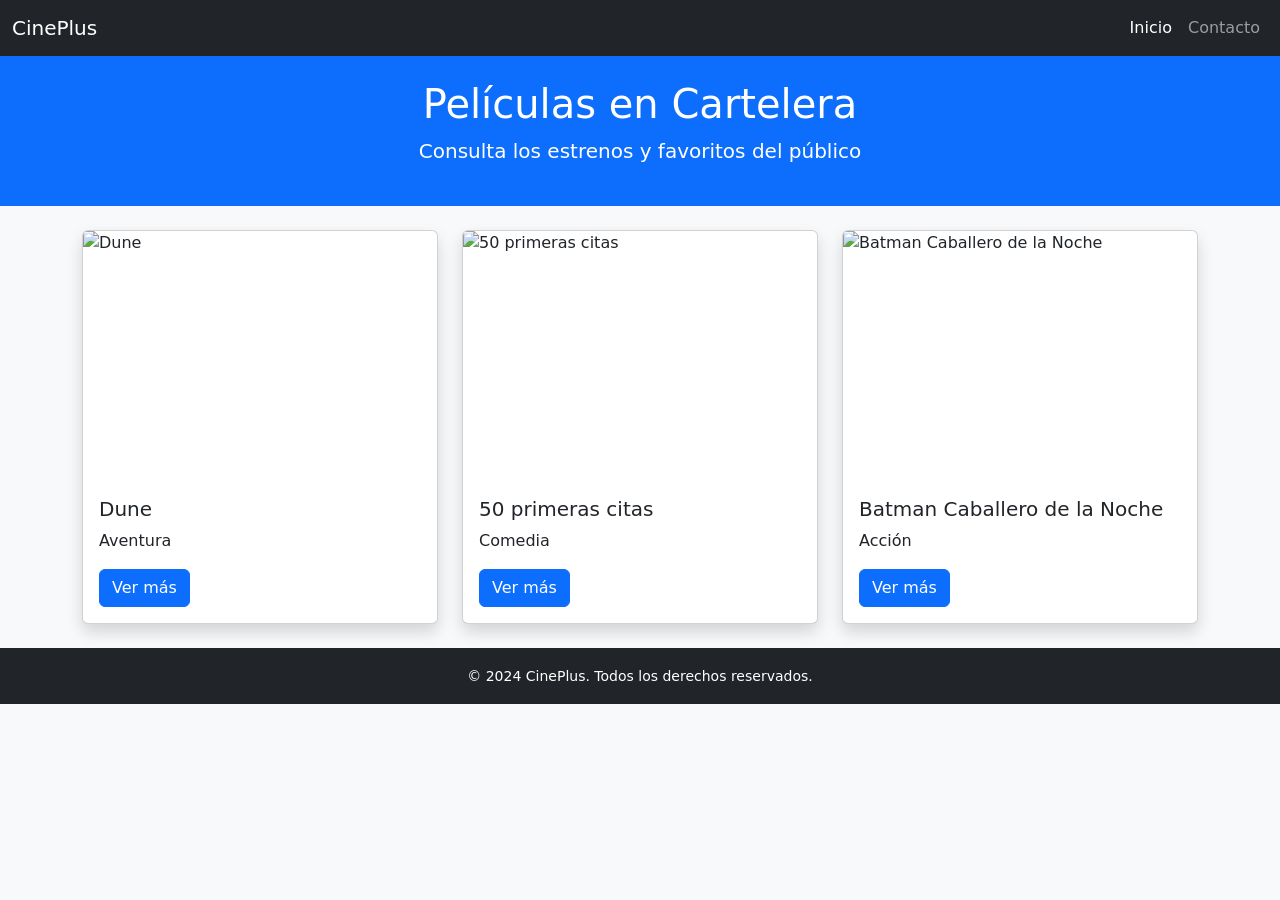
==== codigo-1_44/index.html @ 446b1980 "Proyecto base de películas" ====
<!DOCTYPE html>
<html lang="es">
<head>
  <meta charset="UTF-8">
  <title>Películas en Cartelera</title>
  <meta name="viewport" content="width=device-width, initial-scale=1">
  <link href="https://cdn.jsdelivr.net/npm/bootstrap@5.3.2/dist/css/bootstrap.min.css" rel="stylesheet">
  <link rel="stylesheet" href="css/style.css">
</head>
<body>
  <nav class="navbar navbar-expand-lg navbar-dark bg-dark">
    <div class="container-fluid">
      <a class="navbar-brand" href="#">CinePlus</a>
      <div class="collapse navbar-collapse">
        <ul class="navbar-nav ms-auto">
          <li class="nav-item"><a class="nav-link active" href="index.html">Inicio</a></li>
          <li class="nav-item"><a class="nav-link" href="pages/contacto.html">Contacto</a></li>
        </ul>
      </div>
    </div>
  </nav>

  <header class="bg-primary text-white text-center p-4">
    <h1>Películas en Cartelera</h1>
    <p class="lead">Consulta los estrenos y favoritos del público</p>
  </header>

  <main class="container py-4">
    <div class="row" id="lista-peliculas">
      <!-- Películas cargadas dinámicamente -->
    </div>
  </main>

  <footer class="bg-dark text-center text-white py-3">
    <small>&copy; 2024 CinePlus. Todos los derechos reservados.</small>
  </footer>

  <script src="https://code.jquery.com/jquery-3.6.4.min.js"></script>
  <script src="js/app.js"></script>
</body>
</html>
---- codigo-1_44/css/style.css ----
body {
    background-color: #f8f9fa;
  }
  
  .card img {
    height: 250px;
    object-fit: cover;
  }
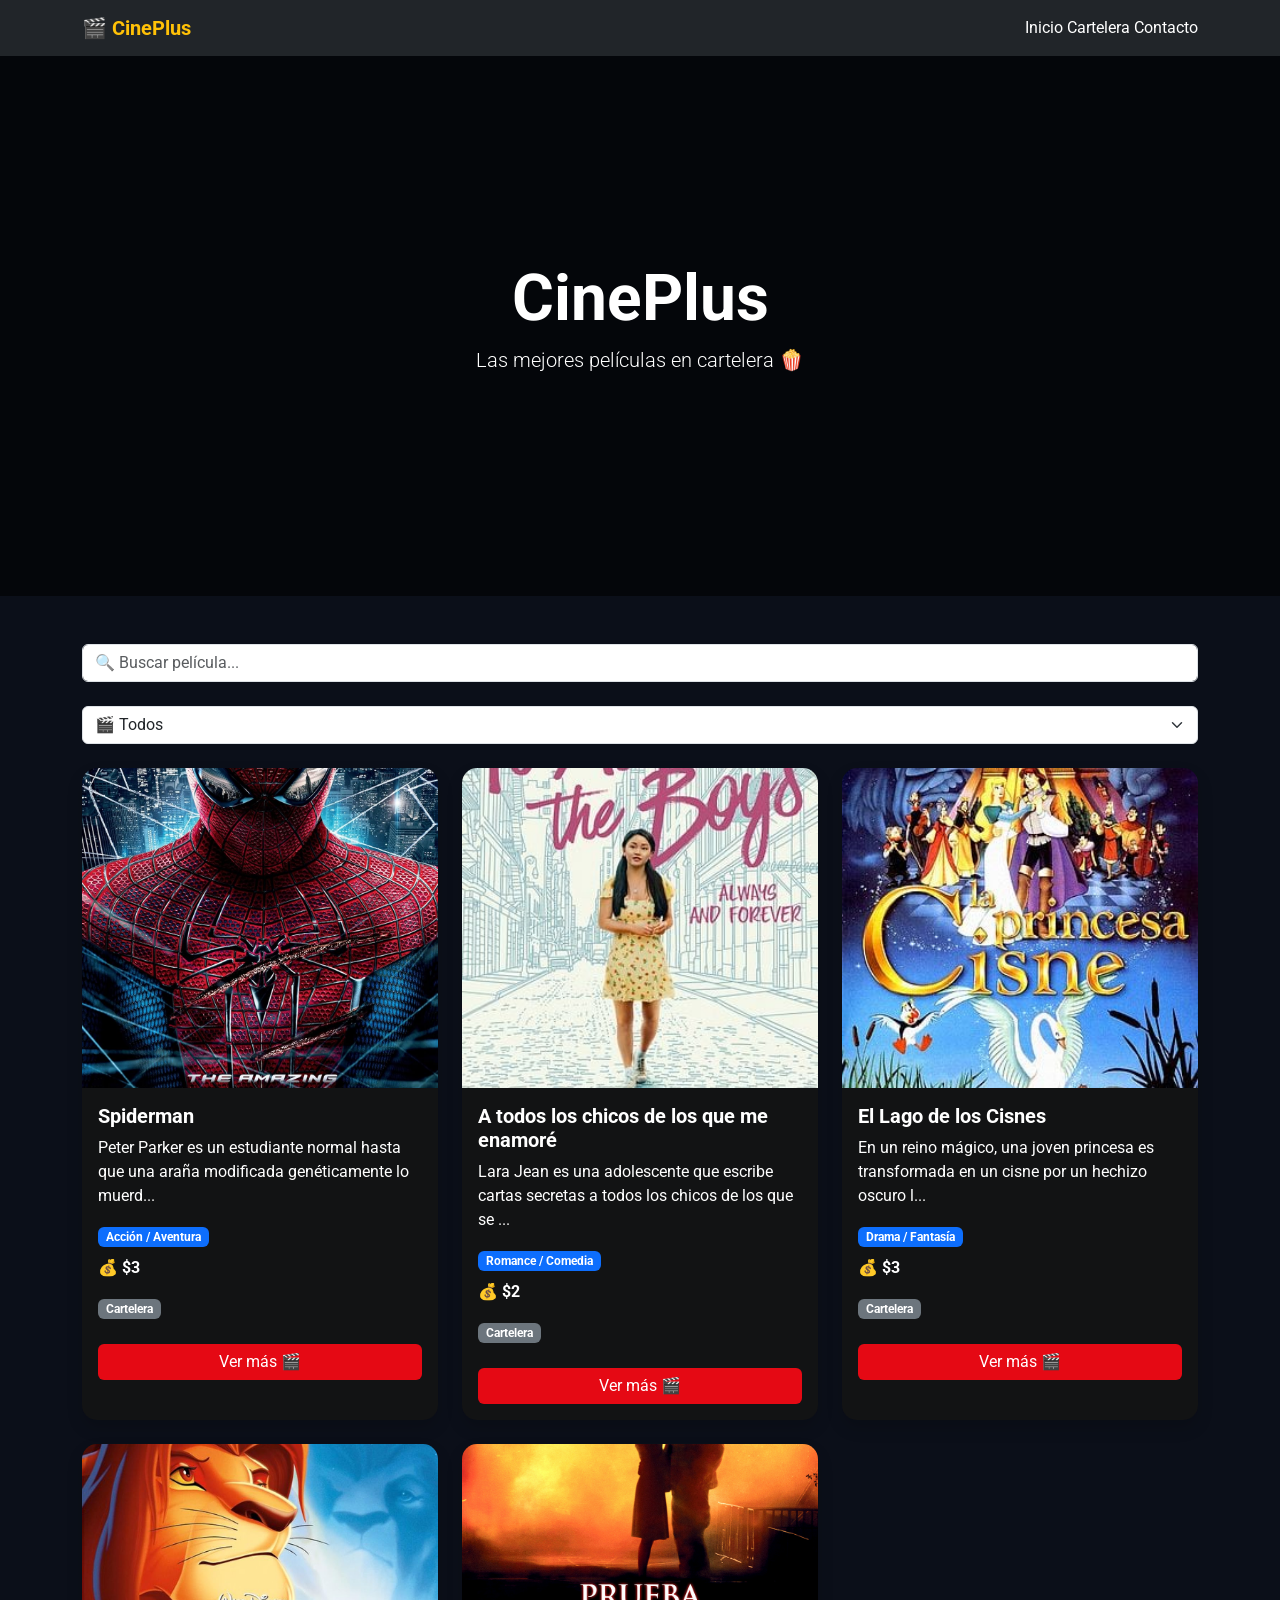
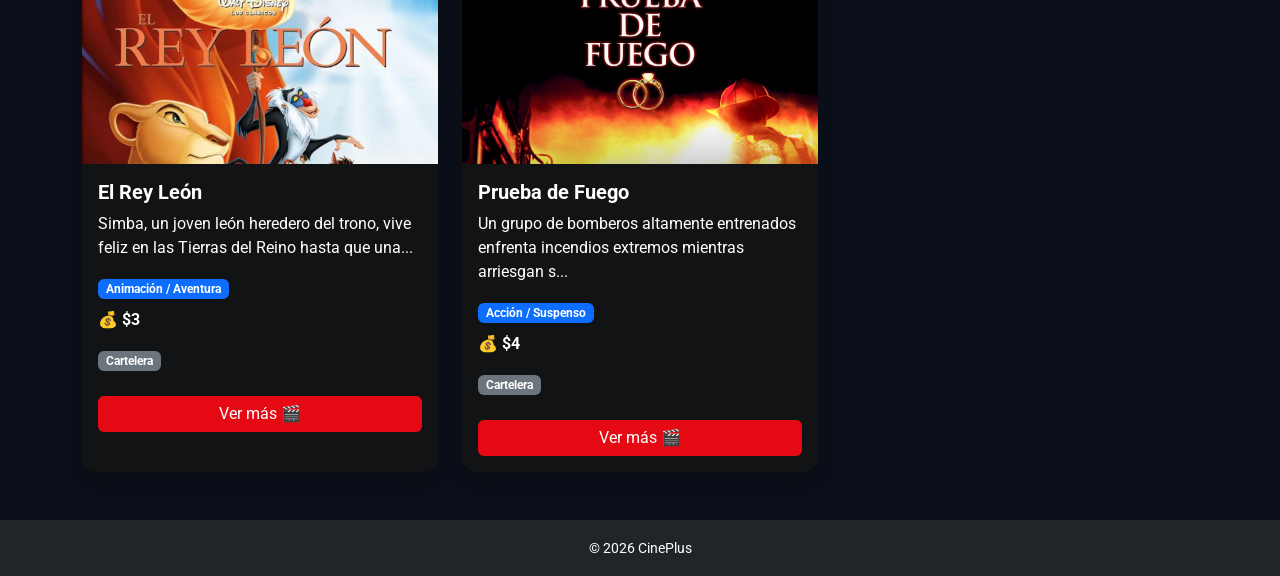
==== commit 9a76a911: "Proyecto base de películas" ====
--- a/codigo-1_44/index.html
+++ b/codigo-1_44/index.html
@@ -2,40 +2,74 @@
 <html lang="es">
 <head>
   <meta charset="UTF-8">
-  <title>Películas en Cartelera</title>
+  <title>CinePlus | Cartelera</title>
   <meta name="viewport" content="width=device-width, initial-scale=1">
+
+  <!-- Bootstrap -->
   <link href="https://cdn.jsdelivr.net/npm/bootstrap@5.3.2/dist/css/bootstrap.min.css" rel="stylesheet">
+
+  <!-- Google Font -->
+  <link href="https://fonts.googleapis.com/css2?family=Roboto:wght@300;400;700&display=swap" rel="stylesheet">
+
   <link rel="stylesheet" href="css/style.css">
+
 </head>
+
 <body>
-  <nav class="navbar navbar-expand-lg navbar-dark bg-dark">
-    <div class="container-fluid">
-      <a class="navbar-brand" href="#">CinePlus</a>
-      <div class="collapse navbar-collapse">
-        <ul class="navbar-nav ms-auto">
-          <li class="nav-item"><a class="nav-link active" href="index.html">Inicio</a></li>
-          <li class="nav-item"><a class="nav-link" href="pages/contacto.html">Contacto</a></li>
-        </ul>
-      </div>
+
+<!-- NAV -->
+<nav class="navbar navbar-dark bg-dark">
+  <div class="container">
+
+    <a class="navbar-brand fw-bold text-warning" href="index.html">
+      🎬 CinePlus
+    </a>
+
+    <div>
+      <a class="nav-link d-inline text-white" href="index.html">Inicio</a>
+      <a class="nav-link d-inline text-white" href="#lista-peliculas">Cartelera</a>
+      <a class="nav-link d-inline text-white" href="pages/contacto.html">Contacto</a>
     </div>
-  </nav>
 
-  <header class="bg-primary text-white text-center p-4">
-    <h1>Películas en Cartelera</h1>
-    <p class="lead">Consulta los estrenos y favoritos del público</p>
-  </header>
+  </div>
+</nav>
 
-  <main class="container py-4">
-    <div class="row" id="lista-peliculas">
-      <!-- Películas cargadas dinámicamente -->
-    </div>
-  </main>
+<!-- HERO CINE -->
+<header class="hero-cine text-white text-center d-flex align-items-center justify-content-center">
+  <div>
+    <h1 class="display-3 fw-bold">CinePlus</h1>
+    <p class="lead">Las mejores películas en cartelera 🍿</p>
+  </div>
+</header>
 
-  <footer class="bg-dark text-center text-white py-3">
-    <small>&copy; 2024 CinePlus. Todos los derechos reservados.</small>
-  </footer>
+<!-- CONTENIDO -->
+<main class="container py-5">
+<div id="spinner" class="text-center mb-3" style="display:none;">
+  <div class="spinner-border text-warning"></div>
+  <p class="mt-2 text-white">🎬 Cargando películas...</p>
+</div>
+  <div class="mb-4">
+  <input type="text" id="buscar" class="form-control"
+         placeholder="🔍 Buscar película...">
+</div>
+<select id="filtroGenero" class="form-select mb-4">
+  <option value="todos">🎬 Todos</option>
+  <option value="Acción">Acción</option>
+  <option value="Romance">Romance</option>
+  <option value="Drama">Drama</option>
+  <option value="Aventura">Aventura</option>
+</select>
+  <div class="row g-4" id="lista-peliculas"></div>
 
-  <script src="https://code.jquery.com/jquery-3.6.4.min.js"></script>
-  <script src="js/app.js"></script>
+</main>
+
+<!-- FOOTER -->
+<footer class="bg-dark text-white text-center py-3">
+  <small>© 2026 CinePlus</small>
+</footer>
+
+<script src="https://code.jquery.com/jquery-3.6.4.min.js"></script>
+<script src="js/app.js"></script>
+
 </body>
-</html>
+</html>
--- a/codigo-1_44/css/style.css
+++ b/codigo-1_44/css/style.css
@@ -1,9 +1,79 @@
 body {
-    background-color: #f8f9fa;
-  }
-  
-  .card img {
-    height: 250px;
-    object-fit: cover;
-  }
-  +  font-family: 'Roboto', sans-serif;
+  background-color: #0b0f19;
+  background-image: url("https://images.unsplash.com/photo-1489599849927-2ee91cede3ba?auto=format&fit=crop&w=1600&q=80");
+  background-size: cover;
+  background-position: center;
+  background-attachment: fixed;
+  color: white;
+}
+
+/* Oscurecer para que se lea mejor */
+.hero-cine {
+  height: 60vh;
+  background: rgba(0,0,0,0.6);
+}
+
+/* 🎥 TARJETAS */
+.card {
+  border: none;
+  border-radius: 15px;
+  overflow: hidden;
+  transition: 0.3s;
+}
+
+.card:hover {
+  transform: scale(1.05);
+}
+
+.card img {
+  height: 320px;
+  object-fit: cover;
+}
+
+/* 💰 PRECIO */
+.precio {
+  font-size: 18px;
+  font-weight: bold;
+  color: #facc15;
+}
+
+/* BADGE */
+.badge {
+  font-size: 12px;
+}
+
+.card {
+  background: rgba(20,20,20,0.88);
+  border: none;
+  color: white;
+  transition: all 0.3s ease;
+  border-radius: 15px;
+  overflow: hidden;
+}
+
+.card:hover {
+  transform: translateY(-8px) scale(1.03);
+  box-shadow: 0 10px 25px rgba(0,0,0,0.6);
+}
+
+.card-body {
+  color: white !important;
+}
+
+.card-title {
+  color: #ffd700; /* dorado tipo cine */
+}
+
+.card-text {
+  color: #ddd;
+}
+
+.btn-primary {
+  background: #e50914;
+  border: none;
+}
+
+.btn-primary:hover {
+  background: #ff1b2d;
+}
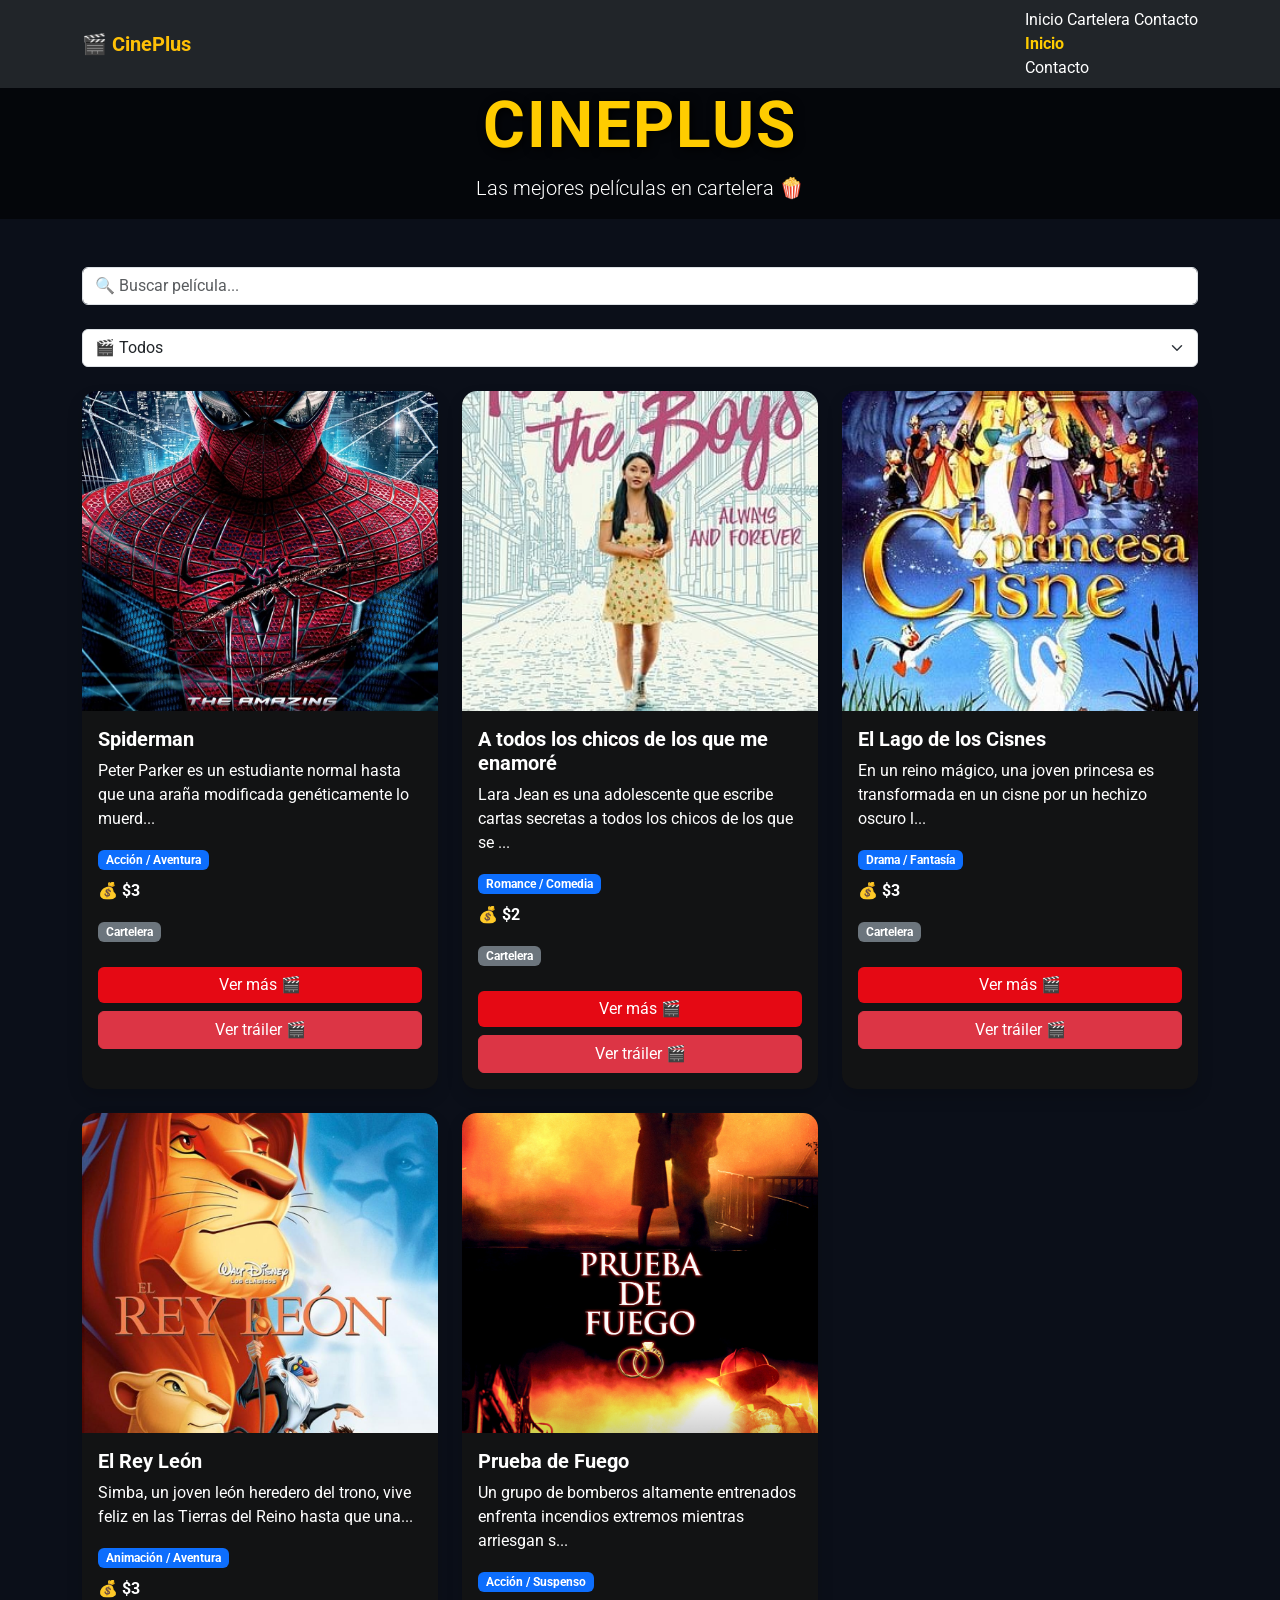
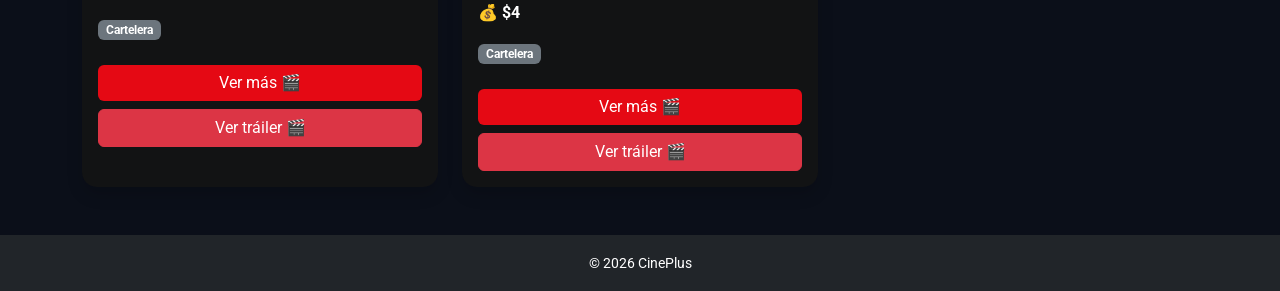
==== commit 7d6647a4: "Entrega final del proyecto" ====
--- a/codigo-1_44/index.html
+++ b/codigo-1_44/index.html
@@ -15,6 +15,26 @@
 
 </head>
 
+<!-- 🎬 MODAL TRAILER -->
+<div class="modal fade" id="trailerModal" tabindex="-1">
+  <div class="modal-dialog modal-lg modal-dialog-centered">
+    <div class="modal-content bg-dark">
+
+      <div class="modal-header">
+        <h5 class="modal-title text-white">🎬 Tráiler</h5>
+        <button type="button" class="btn-close btn-close-white" data-bs-dismiss="modal"></button>
+      </div>
+
+      <div class="modal-body">
+        <div class="ratio ratio-16x9">
+          <iframe id="trailerVideo" src="" allowfullscreen></iframe>
+        </div>
+      </div>
+
+    </div>
+  </div>
+</div>
+
 <body>
 
 <!-- NAV -->
@@ -29,6 +49,8 @@
       <a class="nav-link d-inline text-white" href="index.html">Inicio</a>
       <a class="nav-link d-inline text-white" href="#lista-peliculas">Cartelera</a>
       <a class="nav-link d-inline text-white" href="pages/contacto.html">Contacto</a>
+      <a class="nav-link active" href="index.html">Inicio</a>
+      <a class="nav-link" href="pages/contacto.html">Contacto</a>
     </div>
 
   </div>
@@ -50,7 +72,7 @@
 </div>
   <div class="mb-4">
   <input type="text" id="buscar" class="form-control"
-         placeholder="🔍 Buscar película...">
+          placeholder="🔍 Buscar película...">
 </div>
 <select id="filtroGenero" class="form-select mb-4">
   <option value="todos">🎬 Todos</option>
@@ -58,6 +80,7 @@
   <option value="Romance">Romance</option>
   <option value="Drama">Drama</option>
   <option value="Aventura">Aventura</option>
+  <option value="Fantasía">Fantasía</option>
 </select>
   <div class="row g-4" id="lista-peliculas"></div>
 
@@ -70,6 +93,20 @@
 
 <script src="https://code.jquery.com/jquery-3.6.4.min.js"></script>
 <script src="js/app.js"></script>
+<script src="https://cdn.jsdelivr.net/npm/bootstrap@5.3.2/dist/js/bootstrap.bundle.min.js"></script>
+<script>
+$(document).ready(function () {
 
+  let yaVisto = localStorage.getItem("bienvenida");
+
+  if (!yaVisto) {
+
+    alert("🎬 Bienvenido a CinePlus");
+
+    localStorage.setItem("bienvenida", "true");
+  }
+
+});
+</script>
 </body>
 </html>
--- a/codigo-1_44/css/style.css
+++ b/codigo-1_44/css/style.css
@@ -35,7 +35,7 @@
 .precio {
   font-size: 18px;
   font-weight: bold;
-  color: #facc15;
+  color: #efb810;
 }
 
 /* BADGE */
@@ -76,4 +76,30 @@
 
 .btn-primary:hover {
   background: #ff1b2d;
-}+}
+
+.nav-link.active {
+  color: #ffcc00 !important;
+  font-weight: bold;
+}
+
+html, body {
+  height: 100%;
+}
+
+body {
+  display: flex;
+  flex-direction: column;
+}
+
+footer {
+  margin-top: auto;
+}
+
+h1, h2 {
+  font-family: 'Roboto', sans-serif;
+  letter-spacing: 2px;
+  text-transform: uppercase;
+  color: #ffcc00;
+  text-shadow: 2px 2px 10px black;
+}
